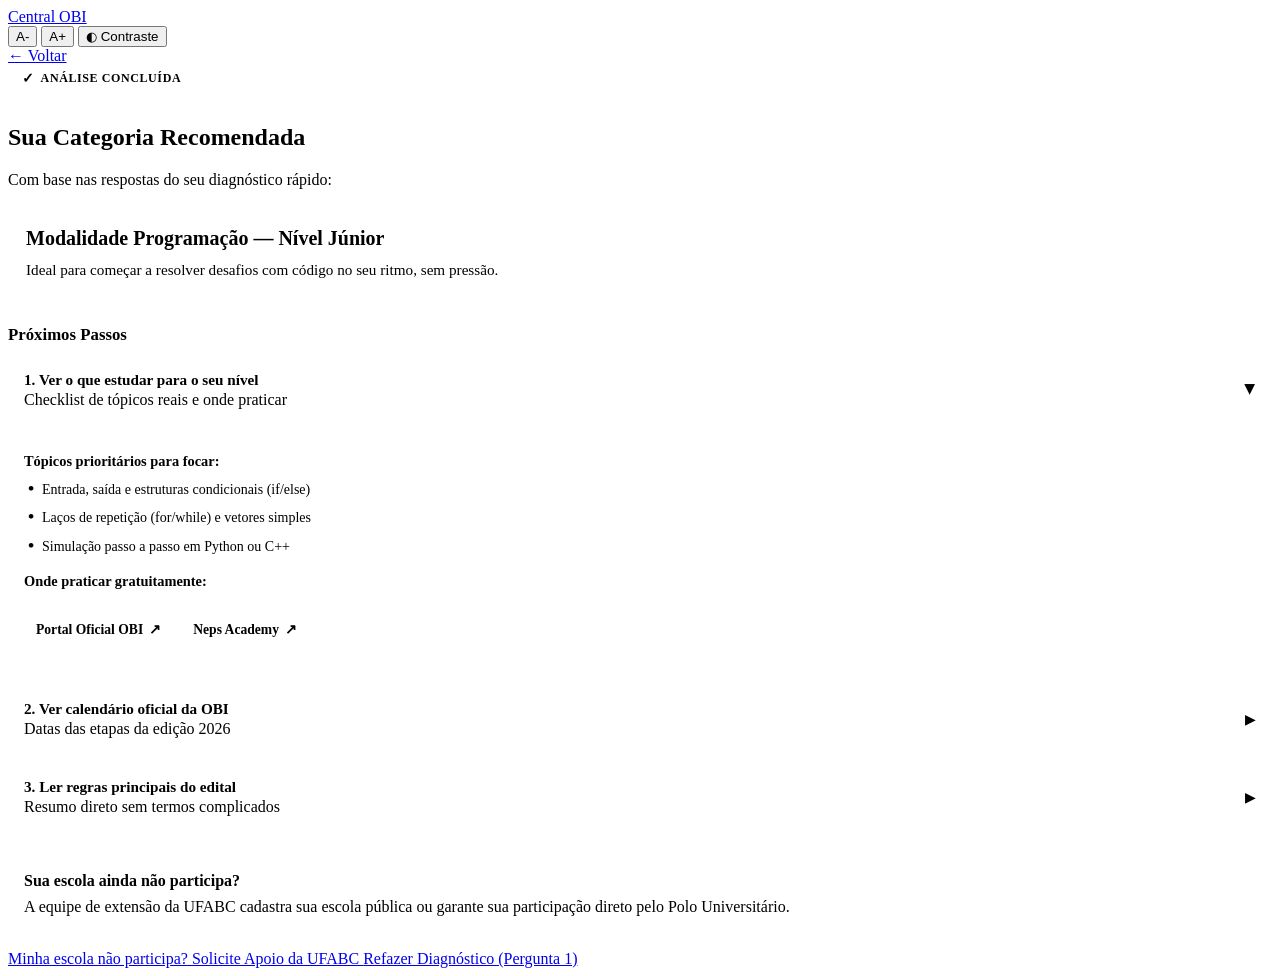
==== telas/tela-09-resultado-nivel/index.html @ 1866bff7 "feat(apoio): implementa tela de resultado oficial e formulario de solicitacao escolar (telas 09 e 10" ====
<!DOCTYPE html>
<html lang="pt-BR">
<head>
  <meta charset="UTF-8">
  <meta name="viewport" content="width=device-width, initial-scale=1.0">
  <title>Sua Categoria Recomendada · Central OBI UFABC</title>
  <link rel="stylesheet" href="../../assets/css/tokens.css">
  <link rel="stylesheet" href="../../assets/css/base.css">
  <script src="../../assets/js/utils.js" defer></script>
  <style>
    /* Estilos específicos e minimalistas da Tela 9 (WCAG AA) */
    .status-badge {
      display: inline-flex;
      align-items: center;
      gap: 6px;
      padding: 6px 14px;
      background-color: var(--cor-sucesso-fundo);
      color: var(--cor-sucesso);
      border: 1px solid var(--cor-sucesso-borda);
      border-radius: 999px;
      font-size: 0.75rem;
      font-weight: 700;
      text-transform: uppercase;
      letter-spacing: 0.05em;
      margin-bottom: 12px;
      align-self: flex-start;
    }

    .badge-icon {
      font-size: 0.85rem;
      font-weight: 800;
      line-height: 1;
    }

    .result-highlight-card {
      background-color: var(--cor-primaria-fundo);
      border: 2px solid var(--cor-primaria-borda);
      border-radius: var(--raio-borda);
      padding: 20px 18px;
      margin-bottom: 24px;
      box-shadow: var(--sombra-suave);
    }

    .result-category-name {
      font-size: 1.25rem;
      font-weight: 800;
      color: var(--cor-primaria);
      line-height: 1.3;
      margin-bottom: 8px;
    }

    .result-category-desc {
      font-size: 0.95rem;
      color: var(--cor-texto-principal);
      line-height: 1.45;
      margin: 0;
    }

    .section-heading-sm {
      font-size: 1.05rem;
      font-weight: 700;
      color: var(--cor-texto-principal);
      margin-bottom: 12px;
    }

    /* Detalhes expansíveis modernos e acessíveis (sem telas em desenvolvimento) */
    .step-details {
      border: 1.5px solid var(--cor-borda);
      border-radius: var(--raio-borda);
      background-color: var(--cor-card);
      margin-bottom: 12px;
      overflow: hidden;
      transition: border-color 0.15s ease;
    }

    .step-details[open] {
      border-color: var(--cor-primaria-borda);
    }

    .step-summary {
      display: flex;
      align-items: center;
      justify-content: space-between;
      gap: 10px;
      padding: 14px 16px;
      min-height: var(--alvo-toque-minimo);
      cursor: pointer;
      list-style: none;
      user-select: none;
      background-color: var(--cor-card);
      transition: background-color 0.15s ease;
    }

    .step-summary::-webkit-details-marker {
      display: none;
    }

    .step-summary:hover {
      background-color: var(--cor-primaria-fundo);
    }

    .step-summary:focus-visible {
      outline: var(--anel-foco);
      outline-offset: -2px;
    }

    .step-summary-content {
      display: flex;
      flex-direction: column;
      gap: 2px;
      text-align: left;
    }

    .step-summary-title {
      font-size: 0.95rem;
      font-weight: 600;
      color: var(--cor-texto-principal);
    }

    .step-summary-hint {
      font-size: var(--tamanho-pequeno);
      font-weight: 400;
      color: var(--cor-texto-secundario);
    }

    .step-chevron {
      font-size: 0.9rem;
      color: var(--cor-primaria);
      transition: transform 0.2s ease;
      flex-shrink: 0;
    }

    .step-details[open] .step-chevron {
      transform: rotate(90deg);
    }

    .step-content {
      padding: 14px 16px 16px 16px;
      border-top: 1px solid var(--cor-borda);
      background-color: var(--cor-fundo-suave);
      font-size: 0.9rem;
      line-height: 1.45;
    }

    .study-list {
      list-style: none;
      margin: 8px 0 14px 0;
      padding: 0;
      display: flex;
      flex-direction: column;
      gap: 8px;
    }

    .study-list li {
      position: relative;
      padding-left: 18px;
      color: var(--cor-texto-principal);
      font-size: 0.875rem;
    }

    .study-list li::before {
      content: "•";
      position: absolute;
      left: 4px;
      color: var(--cor-primaria);
      font-weight: bold;
      font-size: 1.1rem;
      line-height: 1;
    }

    .practice-links {
      display: flex;
      flex-wrap: wrap;
      gap: 8px;
      margin-top: 10px;
    }

    .btn-link-practice {
      display: inline-flex;
      align-items: center;
      gap: 6px;
      padding: 8px 12px;
      min-height: 40px;
      font-size: 0.85rem;
      font-weight: 600;
      color: var(--cor-primaria);
      background-color: var(--cor-card);
      border: 1px solid var(--cor-primaria-borda);
      border-radius: var(--raio-botao);
      text-decoration: none;
      transition: all 0.15s ease;
    }

    .btn-link-practice:hover {
      background-color: var(--cor-primaria);
      color: #ffffff;
    }

    .btn-link-practice:focus-visible {
      outline: var(--anel-foco);
      outline-offset: 2px;
    }

    /* Calendário */
    .calendar-list {
      display: flex;
      flex-direction: column;
      gap: 8px;
      margin: 8px 0 0 0;
    }

    .calendar-item {
      display: flex;
      align-items: center;
      justify-content: space-between;
      gap: 8px;
      padding: 9px 12px;
      background-color: var(--cor-card);
      border: 1px solid var(--cor-borda);
      border-radius: var(--raio-botao);
      font-size: 0.85rem;
    }

    .calendar-phase {
      font-weight: 600;
      color: var(--cor-texto-principal);
    }

    .calendar-date {
      font-weight: 700;
      color: var(--cor-primaria);
      background-color: var(--cor-primaria-fundo);
      padding: 3px 8px;
      border-radius: 4px;
      font-size: 0.8rem;
      white-space: nowrap;
    }

    /* Regras do Edital */
    .rules-list {
      display: flex;
      flex-direction: column;
      gap: 8px;
      margin: 8px 0 0 0;
    }

    .rule-item {
      display: flex;
      align-items: flex-start;
      gap: 8px;
      font-size: 0.85rem;
      color: var(--cor-texto-principal);
      line-height: 1.4;
    }

    .rule-icon {
      font-size: 1rem;
      line-height: 1.2;
      flex-shrink: 0;
    }

    .support-box {
      background-color: var(--cor-fundo-suave);
      border: 1px solid var(--cor-borda);
      border-radius: var(--raio-borda);
      padding: 16px;
      margin-top: 12px;
      margin-bottom: 16px;
    }

    .support-box-title {
      font-size: 1rem;
      font-weight: 700;
      color: var(--cor-texto-principal);
      margin-bottom: 6px;
    }

    .support-box-text {
      font-size: var(--tamanho-pequeno);
      color: var(--cor-texto-secundario);
      line-height: 1.4;
      margin: 0;
    }

    /* Adaptação para Alto Contraste */
    body.high-contrast .status-badge {
      background-color: #000000;
      color: #6ee7b7;
      border-color: #6ee7b7;
    }

    body.high-contrast .result-highlight-card {
      background-color: #121212;
      border-color: #60a5fa;
    }

    body.high-contrast .result-category-name {
      color: #93c5fd;
    }

    body.high-contrast .step-details {
      border-color: #ffffff;
      background-color: #121212;
    }

    body.high-contrast .step-summary {
      background-color: #121212;
      color: #ffffff;
    }

    body.high-contrast .step-chevron {
      color: #60a5fa;
    }

    body.high-contrast .step-content {
      background-color: #000000;
      border-top-color: #ffffff;
    }

    body.high-contrast .btn-link-practice {
      background-color: #121212;
      color: #60a5fa;
      border-color: #ffffff;
    }

    body.high-contrast .calendar-item {
      background-color: #121212;
      border-color: #ffffff;
    }

    body.high-contrast .calendar-date {
      background-color: #1e3a8a;
      color: #93c5fd;
    }

    body.high-contrast .support-box {
      background-color: #121212;
      border-color: #ffffff;
    }
  </style>
</head>
<body>

  <!-- MOLDURA DO SMARTPHONE (390px - 420px) -->
  <main class="mobile-viewport">

    <!-- 1. BARRA DE ACESSIBILIDADE PADRÃO (OBRIGATÓRIA) -->
    <header class="accessibility-bar" aria-label="Controles de Acessibilidade">
      <a href="../../index.html" class="brand-link">
        <span>Central OBI</span>
      </a>
      <div class="accessibility-controls">
        <button id="btn-zoom-out" class="btn-a11y" aria-label="Diminuir tamanho da fonte">A-</button>
        <button id="btn-zoom-in" class="btn-a11y" aria-label="Aumentar tamanho da fonte">A+</button>
        <button id="btn-contrast" class="btn-a11y" aria-label="Ativar alto contraste">◐ Contraste</button>
      </div>
    </header>

    <!-- 2. CABEÇALHO COM BOTÃO VOLTAR -->
    <nav class="page-header" aria-label="Navegação da tela">
      <a href="../tela-08-quiz-apoio/index.html" class="btn-back">
        <span aria-hidden="true">&larr;</span> Voltar
      </a>
    </nav>

    <!-- 3. CONTEÚDO PRINCIPAL -->
    <section class="screen-content">

      <!-- Região acessível com anúncio imediato para leitores de tela -->
      <div class="announcement-region" aria-live="polite">
        <div class="status-badge" role="status">
          <span class="badge-icon" aria-hidden="true">✓</span> ANÁLISE CONCLUÍDA
        </div>

        <h1 class="screen-title" id="titulo-pagina">Sua Categoria Recomendada</h1>
        <p class="screen-subtitle">Com base nas respostas do seu diagnóstico rápido:</p>

        <!-- Cartão de Destaque Limpo e Elegante -->
        <div class="result-highlight-card">
          <div class="result-category-name" id="nome-categoria">Modalidade Programação — Nível Júnior</div>
          <p class="result-category-desc" id="descricao-categoria">Ideal para começar a resolver desafios com código no seu ritmo, sem pressão.</p>
        </div>
      </div>

      <!-- Seção Próximos Passos: 3 blocos expansíveis práticos e reais (sem telas incompletas) -->
      <section aria-labelledby="titulo-passos">
        <h2 id="titulo-passos" class="section-heading-sm">Próximos Passos</h2>

        <!-- Bloco 1: O que estudar para o seu nível -->
        <details class="step-details" id="details-estudo" open>
          <summary class="step-summary" aria-label="Ver tópicos e links de estudo para o seu nível">
            <div class="step-summary-content">
              <span class="step-summary-title">1. Ver o que estudar para o seu nível</span>
              <span class="step-summary-hint">Checklist de tópicos reais e onde praticar</span>
            </div>
            <span class="step-chevron" aria-hidden="true">&#9654;</span>
          </summary>
          <div class="step-content">
            <p style="margin-bottom: 6px; font-weight: 600; color: var(--cor-texto-principal);">Tópicos prioritários para focar:</p>
            <ul class="study-list" id="lista-topicos-estudo">
              <li>Entrada, saída e estruturas condicionais (if/else)</li>
              <li>Laços de repetição (for/while) e vetores simples</li>
              <li>Simulação passo a passo em Python ou C++</li>
            </ul>
            <p style="margin-bottom: 6px; font-weight: 600; color: var(--cor-texto-principal);">Onde praticar gratuitamente:</p>
            <div class="practice-links">
              <a href="https://olimpiada.ic.unicamp.br/pratique/" target="_blank" rel="noopener noreferrer" class="btn-link-practice">
                Portal Oficial OBI <span aria-hidden="true">&nearr;</span>
              </a>
              <a href="https://neps.academy/br" target="_blank" rel="noopener noreferrer" class="btn-link-practice">
                Neps Academy <span aria-hidden="true">&nearr;</span>
              </a>
            </div>
          </div>
        </details>

        <!-- Bloco 2: Calendário oficial da OBI -->
        <details class="step-details" id="details-calendario">
          <summary class="step-summary" aria-label="Ver calendário e datas oficiais da OBI">
            <div class="step-summary-content">
              <span class="step-summary-title">2. Ver calendário oficial da OBI</span>
              <span class="step-summary-hint">Datas das etapas da edição 2026</span>
            </div>
            <span class="step-chevron" aria-hidden="true">&#9654;</span>
          </summary>
          <div class="step-content">
            <div class="calendar-list">
              <div class="calendar-item">
                <span class="calendar-phase">Inscrições das Escolas</span>
                <span class="calendar-date">Maio</span>
              </div>
              <div class="calendar-item">
                <span class="calendar-phase">Fase 1 (Local / na Escola)</span>
                <span class="calendar-date">Junho</span>
              </div>
              <div class="calendar-item">
                <span class="calendar-phase">Fase 2 (Estadual)</span>
                <span class="calendar-date">Agosto</span>
              </div>
              <div class="calendar-item">
                <span class="calendar-phase">Fase 3 (Nacional)</span>
                <span class="calendar-date">Setembro / Outubro</span>
              </div>
            </div>
          </div>
        </details>

        <!-- Bloco 3: Regras principais do edital -->
        <details class="step-details" id="details-edital">
          <summary class="step-summary" aria-label="Ler resumo descomplicado do edital">
            <div class="step-summary-content">
              <span class="step-summary-title">3. Ler regras principais do edital</span>
              <span class="step-summary-hint">Resumo direto sem termos complicados</span>
            </div>
            <span class="step-chevron" aria-hidden="true">&#9654;</span>
          </summary>
          <div class="step-content">
            <div class="rules-list">
              <div class="rule-item">
                <span class="rule-icon" aria-hidden="true">🆓</span>
                <span><strong>100% Gratuito:</strong> A OBI não cobra nenhuma taxa de inscrição de alunos ou escolas públicas.</span>
              </div>
              <div class="rule-item">
                <span class="rule-icon" aria-hidden="true">✏️</span>
                <span><strong>Material:</strong> Permitido apenas lápis, caneta e borracha (sem calculadoras ou celulares).</span>
              </div>
              <div class="rule-item">
                <span class="rule-icon" aria-hidden="true">💻</span>
                <span><strong>Linguagens aceitas (Programação):</strong> Python, C, C++, Java e JavaScript.</span>
              </div>
              <div class="rule-item">
                <span class="rule-icon" aria-hidden="true">📄</span>
                <span><strong>Modalidade Iniciação:</strong> Prova feita 100% no papel com problemas de lógica e raciocínio.</span>
              </div>
            </div>
          </div>
        </details>
      </section>

      <!-- Seção de Apoio UFABC -->
      <section class="support-box" aria-labelledby="titulo-apoio">
        <h2 id="titulo-apoio" class="support-box-title">Sua escola ainda não participa?</h2>
        <p class="support-box-text">A equipe de extensão da UFABC cadastra sua escola pública ou garante sua participação direto pelo Polo Universitário.</p>
      </section>

      <!-- Ações da Tela -->
      <div class="screen-actions">
        <a href="../tela-10-solicitacao-escola/index.html" class="btn-primary">
          Minha escola não participa? Solicite Apoio da UFABC
        </a>
        <a href="../tela-06-quiz-pergunta-1/index.html" class="btn-secondary">
          Refazer Diagnóstico (Pergunta 1)
        </a>
      </div>

    </section>

  </main>

  <!-- Script dinâmico com calcularModalidadeOBI() e fallback seguro -->
  <script>
    document.addEventListener('DOMContentLoaded', function () {
      var resultado;

      // Usar a função de cálculo oficial se disponível em utils.js
      if (typeof calcularModalidadeOBI === 'function') {
        resultado = calcularModalidadeOBI();
      } else {
        // Fallback seguro caso utils.js ainda não tenha carregado
        var respostas = typeof obterRespostas === 'function' ? obterRespostas() : {};
        if (respostas.preferencia === 'iniciacao' || respostas.preferencia === 'logica') {
          resultado = {
            titulo: 'Modalidade Iniciação — Nível 2',
            resumo: 'Indicada para estudantes que preferem resolver problemas lógicos no papel, sem uso de código.',
            topicosEstudo: [
              'Raciocínio combinatório e restrições lógicas',
              'Problemas de caminho, grafos visuais e tabela verdade',
              'Resolução de cadernos anteriores da Modalidade Iniciação'
            ]
          };
        } else {
          resultado = {
            titulo: 'Modalidade Programação — Nível Júnior',
            resumo: 'Ideal para começar a resolver desafios com código no seu ritmo, sem pressão.',
            topicosEstudo: [
              'Entrada, saída e estruturas condicionais (if/else)',
              'Laços de repetição (for/while) e vetores simples',
              'Simulação passo a passo em Python ou C++'
            ]
          };
        }
      }

      // Preencher Categoria e Descrição calculadas
      var elNome = document.getElementById('nome-categoria');
      var elDesc = document.getElementById('descricao-categoria');

      if (elNome && resultado && resultado.titulo) {
        elNome.textContent = resultado.titulo;
      }
      if (elDesc && resultado && resultado.resumo) {
        elDesc.textContent = resultado.resumo;
      }

      // Preencher Tópicos de Estudo Reais
      var elListaTopicos = document.getElementById('lista-topicos-estudo');
      if (elListaTopicos && resultado && Array.isArray(resultado.topicosEstudo)) {
        elListaTopicos.innerHTML = '';
        resultado.topicosEstudo.forEach(function (topico) {
          var li = document.createElement('li');
          li.textContent = topico;
          elListaTopicos.appendChild(li);
        });
      }
    });
  </script>

</body>
</html>
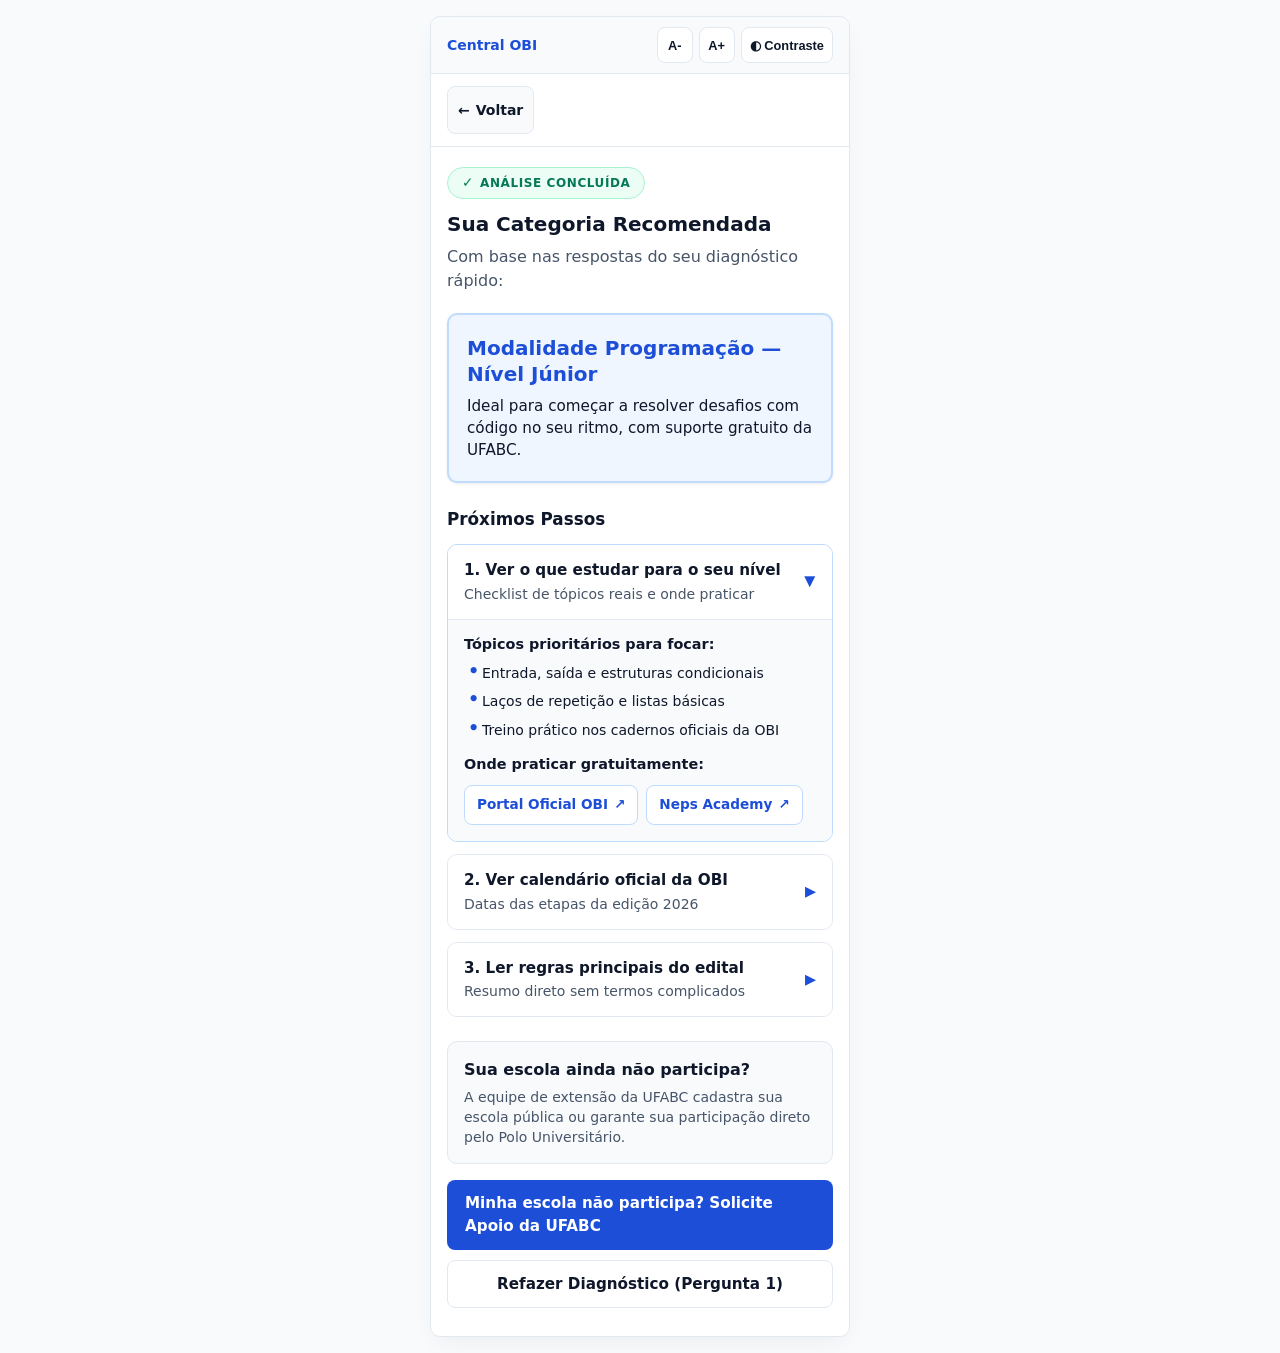
==== commit c26fe1dc: "Update index.html" ====
--- a/telas/tela-09-resultado-nivel/index.html
+++ b/telas/tela-09-resultado-nivel/index.html
@@ -462,11 +462,11 @@
               </div>
               <div class="rule-item">
                 <span class="rule-icon" aria-hidden="true">✏️</span>
-                <span><strong>Material:</strong> Permitido apenas lápis, caneta e borracha (sem calculadoras ou celulares).</span>
+                <span><strong>Material:</strong> Permitido apenas lápis, caneta e borracha (além do computador onde a prova será feita).</span>
               </div>
               <div class="rule-item">
                 <span class="rule-icon" aria-hidden="true">💻</span>
-                <span><strong>Linguagens aceitas (Programação):</strong> Python, C, C++, Java e JavaScript.</span>
+                <span><strong>Linguagens aceitas (Programação):</strong> Python, C, C++ e Java. O curso foca em C++.</span>
               </div>
               <div class="rule-item">
                 <span class="rule-icon" aria-hidden="true">📄</span>
--- a/assets/css/tokens.css
+++ b/assets/css/tokens.css
@@ -0,0 +1,58 @@
+/* Design Tokens: Central OBI UFABC
+   Estilo Minimalista, Moderno e Auditável (WCAG AA) */
+
+:root {
+  /* Paleta Clara & Minimalista */
+  --cor-fundo: #ffffff;
+  --cor-fundo-suave: #f8fafc;
+  --cor-card: #ffffff;
+  
+  /* Textos de Alto Contraste */
+  --cor-texto-principal: #0f172a;
+  --cor-texto-secundario: #475569;
+  
+  /* Cor Primária Institucional (Azul Acessível) */
+  --cor-primaria: #1d4ed8;
+  --cor-primaria-hover: #1e40af;
+  --cor-primaria-fundo: #eff6ff;
+  --cor-primaria-borda: #bfdbfe;
+
+  /* Cor de Sucesso (Verde Acessível) */
+  --cor-sucesso: #047857;
+  --cor-sucesso-fundo: #ecfdf5;
+  --cor-sucesso-borda: #a7f3d0;
+
+  /* Bordas Sutis e Limpas */
+  --cor-borda: #e2e8f0;
+  --cor-borda-ativa: #3b82f6;
+
+  /* Acessibilidade Obrigatória */
+  --anel-foco: 3px solid #2563eb;
+  --alvo-toque-minimo: 48px;
+
+  /* Tipografia Moderna e Simples */
+  --fonte-padrao: system-ui, -apple-system, BlinkMacSystemFont, "Segoe UI", Roboto, sans-serif;
+  --tamanho-base: 1rem;       /* 16px */
+  --tamanho-pequeno: 0.875rem;/* 14px */
+  --tamanho-titulo: 1.25rem;   /* 20px */
+  --tamanho-grande: 1.5rem;    /* 24px */
+
+  /* Raios de Borda e Sombras Leves */
+  --raio-borda: 10px;
+  --raio-botao: 8px;
+  --sombra-suave: 0 1px 3px rgba(0, 0, 0, 0.08);
+}
+
+/* Modo Alto Contraste (Simples e Imediato) */
+body.high-contrast {
+  --cor-fundo: #000000;
+  --cor-fundo-suave: #000000;
+  --cor-card: #121212;
+  --cor-texto-principal: #ffffff;
+  --cor-texto-secundario: #f1f5f9;
+  --cor-primaria: #60a5fa;
+  --cor-primaria-fundo: #1e3a8a;
+  --cor-primaria-borda: #ffffff;
+  --cor-borda: #ffffff;
+  --anel-foco: 3px solid #facc15;
+}
--- a/assets/css/base.css
+++ b/assets/css/base.css
@@ -0,0 +1,280 @@
+/* Base CSS: Central OBI UFABC
+   Estilo Minimalista, Moderno, Cores Claras e Código Facilmente Auditável */
+
+*, *::before, *::after {
+  box-sizing: border-box;
+  margin: 0;
+  padding: 0;
+}
+
+html {
+  font-size: 16px;
+  scroll-behavior: smooth;
+}
+
+body {
+  font-family: var(--fonte-padrao);
+  font-size: var(--tamanho-base);
+  line-height: 1.5;
+  color: var(--cor-texto-principal);
+  background-color: var(--cor-fundo-suave);
+  min-height: 100vh;
+  display: flex;
+  justify-content: center;
+  align-items: flex-start;
+  padding: 16px 8px;
+}
+
+/* Moldura Mobile-First (Clean, 390px - 420px) */
+.mobile-viewport {
+  width: 100%;
+  max-width: 420px;
+  min-height: 844px;
+  background-color: var(--cor-card);
+  border: 1px solid var(--cor-borda);
+  border-radius: var(--raio-borda);
+  box-shadow: 0 10px 25px -5px rgba(0, 0, 0, 0.05);
+  display: flex;
+  flex-direction: column;
+  overflow: hidden;
+}
+
+/* Barra de Acessibilidade (Topo Minimalista) */
+.accessibility-bar {
+  background-color: var(--cor-fundo-suave);
+  border-bottom: 1px solid var(--cor-borda);
+  padding: 10px 16px;
+  display: flex;
+  justify-content: space-between;
+  align-items: center;
+}
+
+.brand-link {
+  font-weight: 700;
+  font-size: var(--tamanho-pequeno);
+  color: var(--cor-primaria);
+  text-decoration: none;
+}
+
+.accessibility-controls {
+  display: flex;
+  align-items: center;
+  gap: 6px;
+}
+
+.btn-a11y {
+  min-width: 36px;
+  min-height: 36px;
+  padding: 4px 8px;
+  background-color: var(--cor-fundo);
+  color: var(--cor-texto-principal);
+  border: 1px solid var(--cor-borda);
+  border-radius: var(--raio-botao);
+  font-weight: 600;
+  font-size: 0.8rem;
+  cursor: pointer;
+  transition: all 0.15s ease;
+}
+
+.btn-a11y:hover {
+  border-color: var(--cor-primaria);
+  color: var(--cor-primaria);
+}
+
+/* Foco Acessível Obrigatório (Auditável) */
+:focus-visible {
+  outline: var(--anel-foco);
+  outline-offset: 2px;
+}
+
+/* Cabeçalho Interno */
+.page-header {
+  padding: 12px 16px;
+  background-color: var(--cor-card);
+  border-bottom: 1px solid var(--cor-borda);
+  display: flex;
+  align-items: center;
+  gap: 12px;
+}
+
+.btn-back {
+  display: inline-flex;
+  align-items: center;
+  gap: 6px;
+  color: var(--cor-texto-principal);
+  text-decoration: none;
+  font-weight: 600;
+  font-size: var(--tamanho-pequeno);
+  min-height: var(--alvo-toque-minimo);
+  min-width: var(--alvo-toque-minimo);
+  padding: 6px 10px;
+  border-radius: var(--raio-botao);
+  border: 1px solid var(--cor-borda);
+  background-color: var(--cor-fundo-suave);
+}
+
+.btn-back:hover {
+  background-color: var(--cor-fundo);
+  border-color: var(--cor-primaria);
+}
+
+/* Área de Conteúdo da Tela */
+.screen-content {
+  flex: 1;
+  padding: 20px 16px 28px 16px;
+  display: flex;
+  flex-direction: column;
+}
+
+/* Barra de Progresso do Quiz */
+.progress-container {
+  margin-bottom: 20px;
+}
+
+.progress-header {
+  display: flex;
+  justify-content: space-between;
+  font-size: var(--tamanho-pequeno);
+  color: var(--cor-texto-secundario);
+  font-weight: 600;
+  margin-bottom: 6px;
+}
+
+.progress-bar-track {
+  width: 100%;
+  height: 6px;
+  background-color: var(--cor-borda);
+  border-radius: 999px;
+  overflow: hidden;
+}
+
+.progress-bar-fill {
+  height: 100%;
+  background-color: var(--cor-primaria);
+  border-radius: 999px;
+  transition: width 0.3s ease;
+}
+
+/* Títulos Semânticos */
+h1.screen-title {
+  font-size: var(--tamanho-titulo);
+  font-weight: 700;
+  color: var(--cor-texto-principal);
+  line-height: 1.3;
+  margin-bottom: 8px;
+}
+
+p.screen-subtitle {
+  font-size: var(--tamanho-base);
+  color: var(--cor-texto-secundario);
+  margin-bottom: 20px;
+}
+
+/* Cartões de Opção (Alvo de Toque >= 48px, Fundo Claro, Fácil de Auditar) */
+.options-group {
+  display: flex;
+  flex-direction: column;
+  gap: 12px;
+  margin-bottom: 24px;
+  border: none;
+}
+
+.option-card {
+  display: flex;
+  align-items: flex-start;
+  gap: 12px;
+  padding: 16px;
+  background-color: var(--cor-card);
+  border: 1.5px solid var(--cor-borda);
+  border-radius: var(--raio-borda);
+  cursor: pointer;
+  min-height: var(--alvo-toque-minimo);
+  transition: all 0.15s ease;
+}
+
+.option-card:hover {
+  border-color: var(--cor-borda-ativa);
+  background-color: var(--cor-primaria-fundo);
+}
+
+.option-card.selected {
+  border-color: var(--cor-primaria);
+  background-color: var(--cor-primaria-fundo);
+}
+
+.option-card input[type="radio"],
+.option-card input[type="checkbox"] {
+  width: 20px;
+  height: 20px;
+  margin-top: 2px;
+  accent-color: var(--cor-primaria);
+  flex-shrink: 0;
+  cursor: pointer;
+}
+
+.option-text strong {
+  display: block;
+  font-size: 0.95rem;
+  color: var(--cor-texto-principal);
+  margin-bottom: 2px;
+}
+
+.option-text span {
+  display: block;
+  font-size: var(--tamanho-pequeno);
+  color: var(--cor-texto-secundario);
+}
+
+/* Botões Modernos e Minimalistas */
+.btn-primary {
+  display: inline-flex;
+  align-items: center;
+  justify-content: center;
+  width: 100%;
+  min-height: var(--alvo-toque-minimo);
+  padding: 12px 18px;
+  background-color: var(--cor-primaria);
+  color: #ffffff;
+  font-weight: 600;
+  font-size: 0.95rem;
+  text-decoration: none;
+  border: none;
+  border-radius: var(--raio-botao);
+  cursor: pointer;
+  transition: all 0.15s ease;
+}
+
+.btn-primary:hover {
+  background-color: var(--cor-primaria-hover);
+}
+
+.btn-secondary {
+  display: inline-flex;
+  align-items: center;
+  justify-content: center;
+  width: 100%;
+  min-height: var(--alvo-toque-minimo);
+  padding: 12px 18px;
+  background-color: var(--cor-fundo);
+  color: var(--cor-texto-principal);
+  font-weight: 600;
+  font-size: 0.95rem;
+  text-decoration: none;
+  border: 1px solid var(--cor-borda);
+  border-radius: var(--raio-botao);
+  cursor: pointer;
+  transition: all 0.15s ease;
+}
+
+.btn-secondary:hover {
+  background-color: var(--cor-fundo-suave);
+  border-color: var(--cor-primaria);
+}
+
+/* Rodapé de Ações */
+.screen-actions {
+  margin-top: auto;
+  display: flex;
+  flex-direction: column;
+  gap: 10px;
+}
